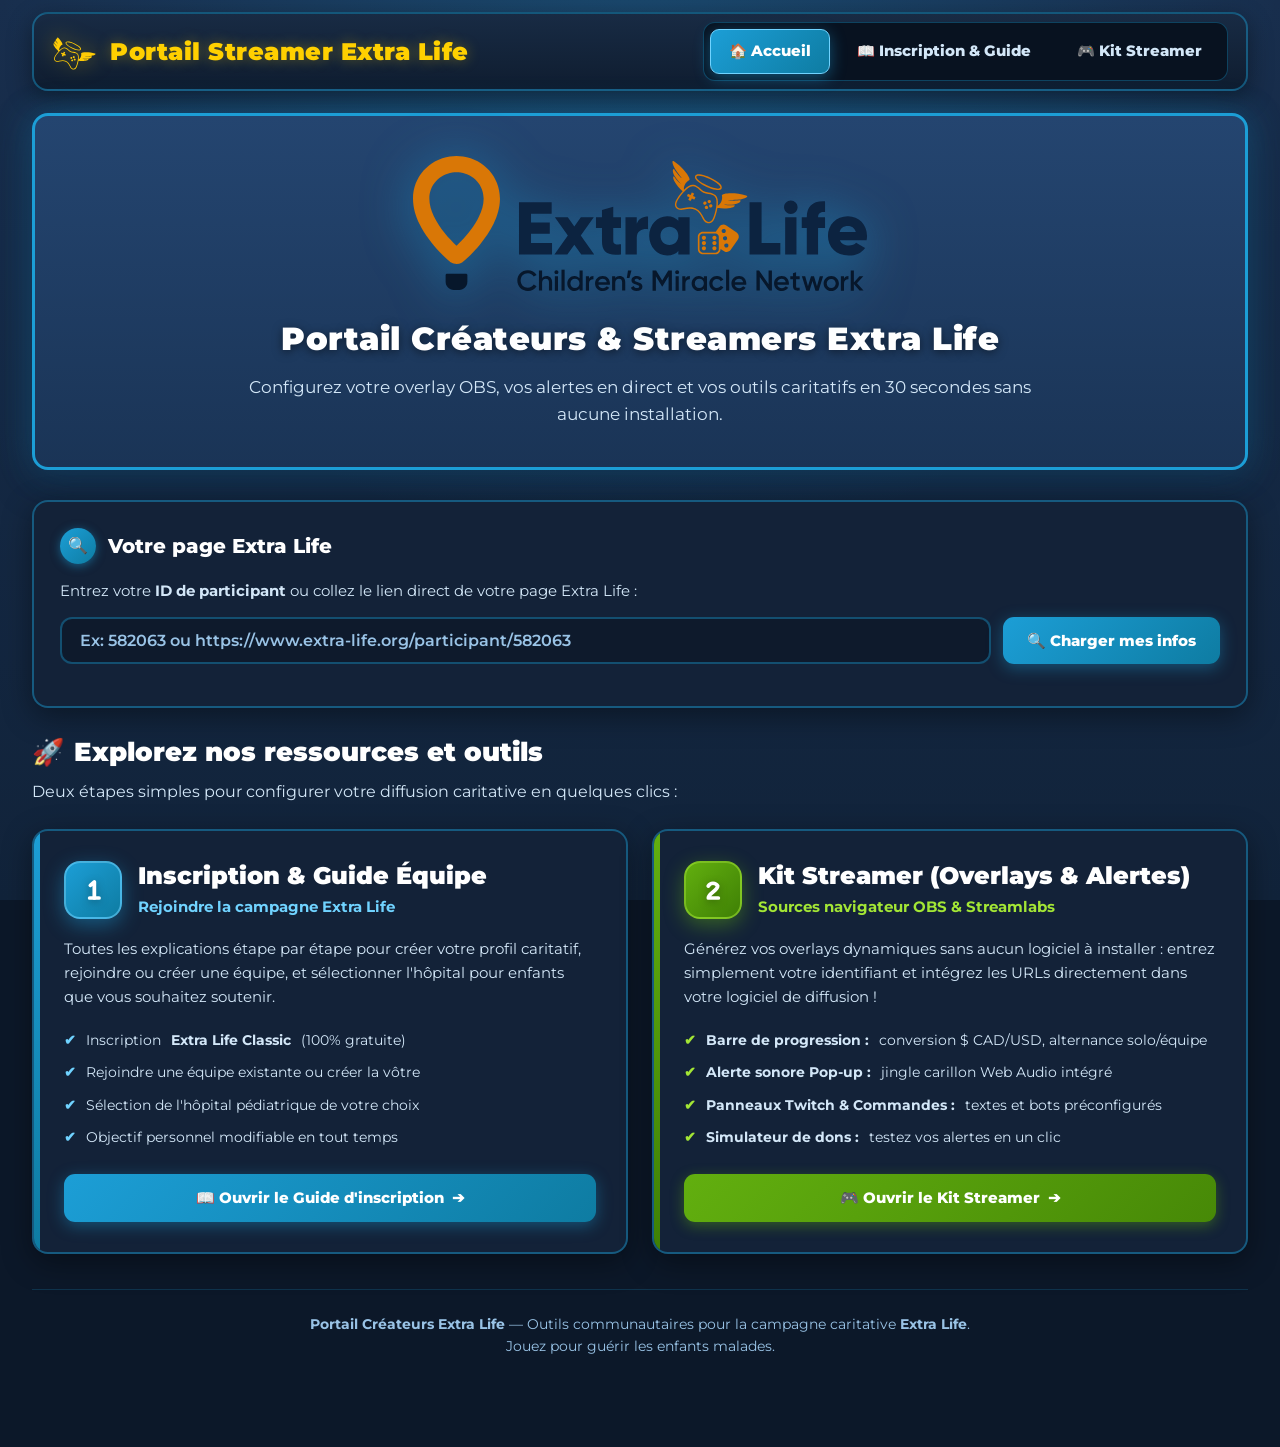
==== index.html @ f4687c76 "Ajouter icones vectorielles et augmenter taille etapes 1 et 2 sur accueil, et ajouter reglage increm" ====
<!DOCTYPE html>
<html lang="fr">
<head>
  <meta charset="UTF-8">
  <meta name="viewport" content="width=device-width, initial-scale=1.0">
  <title>Portail Streamer Extra Life — Overlays, Alertes & Guide d'inscription</title>
  <link rel="preconnect" href="https://fonts.googleapis.com">
  <link rel="preconnect" href="https://fonts.gstatic.com" crossorigin>
  <link href="https://fonts.googleapis.com/css2?family=Montserrat:wght@500;600;700;800;900&display=swap" rel="stylesheet">
  <style>
    :root {
      /* Couleurs officielles Extra Life & CMN */
      --el-navy-deep: #070E18;
      --el-navy-bg: #0C1829;
      --el-navy-card: #132238;
      --el-navy-card-border: rgba(28, 158, 214, 0.45);
      --el-navy-input: #0E1A2C;
      --el-bleu-cmn: #0E7CA2;
      --el-cyan: #1C9ED6;
      --el-cyan-light: #70D3FF;
      --el-cyan-glow: rgba(28, 158, 214, 0.45);
      --el-vert-manette: #62AF0F;
      --el-vert-hover: #52970B;
      --el-jaune-cmn: #FFCB05;
      --el-text-main: #FFFFFF;
      --el-text-sub: #D3E7F8;
      --el-text-dim: #99C3E6;

      --font-main: 'Montserrat', -apple-system, BlinkMacSystemFont, sans-serif;
      --radius: 16px;
    }

    * {
      box-sizing: border-box;
      margin: 0;
      padding: 0;
    }

    body {
      background: var(--el-navy-bg);
      color: var(--el-text-main);
      font-family: var(--font-main);
      line-height: 1.6;
      padding: 12px 24px 80px 24px;
      background-image: 
        radial-gradient(circle at 50% -10%, rgba(34, 178, 242, 0.22) 0%, transparent 55%),
        linear-gradient(180deg, #182E4D 0%, #11233A 100%);
      background-attachment: fixed;
    }

    .container {
      width: 100%;
      max-width: min(1600px, 95vw);
      margin: 0 auto;
    }

    /* Barre de navigation principale */
    .top-nav {
      display: flex;
      justify-content: space-between;
      align-items: center;
      background: linear-gradient(180deg, #182B44 0%, #0F1D30 100%);
      border: 2px solid var(--el-navy-card-border);
      padding: 8px 18px;
      border-radius: 16px;
      margin-top: 0;
      margin-bottom: 22px;
      gap: 16px;
      box-shadow: 0 8px 24px rgba(0, 0, 0, 0.4);
      flex-wrap: wrap;
    }

    .nav-brand {
      display: flex;
      align-items: center;
      gap: 14px;
      font-weight: 900;
      font-size: 24px;
      color: #FFD000;
      text-decoration: none;
      letter-spacing: 0.5px;
      margin: 0;
      padding: 0;
      line-height: 1;
      text-shadow: 0 0 14px rgba(255, 208, 0, 0.35);
    }

    .nav-brand img {
      height: 44px;
      width: 44px;
      object-fit: contain;
      border-radius: 50%;
      filter: drop-shadow(0 0 10px rgba(255, 208, 0, 0.5));
    }

    .nav-tabs {
      display: flex;
      gap: 8px;
      background: #081220;
      padding: 6px;
      border-radius: 12px;
      border: 1.5px solid rgba(28, 158, 214, 0.35);
      flex-wrap: wrap;
    }

    .nav-tab {
      font-size: 14.5px;
      font-weight: 800;
      color: var(--el-text-sub);
      text-decoration: none;
      padding: 10px 18px;
      border-radius: 9px;
      transition: all 0.2s ease;
      display: inline-flex;
      align-items: center;
      gap: 8px;
      border: 1.5px solid transparent;
    }

    .nav-tab:hover {
      color: #FFFFFF;
      background: rgba(28, 158, 214, 0.18);
    }

    .nav-tab.active {
      color: #FFFFFF;
      background: linear-gradient(135deg, var(--el-cyan) 0%, var(--el-bleu-cmn) 100%);
      border-color: var(--el-cyan-light);
      box-shadow: 0 4px 16px rgba(28, 158, 214, 0.45);
    }

    /* En-tête officiel Extra Life — Disposition identique à la page Kit Streamer */
    .header {
      background: linear-gradient(180deg, #244570 0%, #1A3456 100%);
      border-radius: var(--radius);
      border: 3px solid var(--el-cyan);
      padding: 40px 24px;
      text-align: center;
      margin-bottom: 30px;
      box-shadow: 0 12px 40px rgba(10, 25, 47, 0.4), 0 0 35px rgba(34, 178, 242, 0.3);
    }

    .header-logos {
      display: flex;
      flex-direction: column;
      align-items: center;
      justify-content: center;
      gap: 16px;
      margin-bottom: 22px;
    }

    .hero-logo-el {
      height: 135px;
      max-height: 150px;
      max-width: 90%;
      width: auto;
      display: block;
      filter: drop-shadow(0 6px 24px rgba(28, 158, 214, 0.65));
      transition: transform 0.3s ease;
    }

    .hero-logo-el:hover {
      transform: scale(1.02);
    }

    .header h1 {
      font-size: 32px;
      font-weight: 900;
      color: #FFFFFF;
      margin-bottom: 10px;
      letter-spacing: 0.5px;
      text-shadow: 0 2px 10px rgba(0, 0, 0, 0.5);
    }

    .header p {
      font-size: 16.5px;
      color: var(--el-text-sub);
      max-width: 820px;
      margin: 0 auto;
    }

    /* Cartes de sections */
    .step-card {
      background: var(--el-navy-card);
      border-radius: var(--radius);
      border: 2px solid var(--el-navy-card-border);
      padding: 26px;
      margin-bottom: 24px;
      box-shadow: 0 8px 30px rgba(0, 0, 0, 0.4);
      transition: all 0.3s ease;
    }

    .step-card:hover {
      border-color: var(--el-cyan);
      box-shadow: 0 10px 35px rgba(0, 0, 0, 0.6), 0 0 20px rgba(28, 158, 214, 0.2);
    }

    .step-title {
      display: flex;
      align-items: center;
      gap: 12px;
      font-size: 20px;
      font-weight: 800;
      color: #FFFFFF;
      margin-bottom: 16px;
    }

    .step-number {
      background: linear-gradient(135deg, var(--el-cyan) 0%, var(--el-bleu-cmn) 100%);
      color: #FFFFFF;
      width: 36px;
      height: 36px;
      border-radius: 50%;
      display: flex;
      align-items: center;
      justify-content: center;
      font-size: 16px;
      font-weight: 900;
      flex-shrink: 0;
      box-shadow: 0 2px 10px rgba(28, 158, 214, 0.5);
    }

    .card-accent-green .step-number {
      background: linear-gradient(135deg, var(--el-vert-manette) 0%, #468606 100%);
      box-shadow: 0 2px 10px rgba(98, 175, 15, 0.5);
    }

    .step-instruction {
      margin-bottom: 14px;
      font-size: 14.5px;
      color: var(--el-text-sub);
    }

    /* Formulaire & Recherche — Identique au Kit Streamer */
    .input-group {
      display: flex;
      gap: 12px;
      margin-bottom: 16px;
    }

    .input-field {
      flex: 1;
      font-family: inherit;
      font-size: 16px;
      font-weight: 600;
      padding: 12px 18px;
      border: 2px solid rgba(28, 158, 214, 0.4);
      border-radius: 12px;
      background: var(--el-navy-input);
      color: #FFFFFF;
      transition: all 0.2s ease;
    }

    .input-field:focus {
      outline: none;
      border-color: var(--el-cyan);
      box-shadow: 0 0 0 3px rgba(28, 158, 214, 0.3);
    }

    .input-field::placeholder {
      color: var(--el-text-dim);
    }

    /* Carte de profil détectée — Identique à la page Kit Streamer */
    .profile-card {
      display: none;
      background: var(--el-navy-input);
      border: 2px solid var(--el-cyan);
      border-radius: 14px;
      padding: 16px;
      margin-top: 16px;
      gap: 16px;
      align-items: center;
      box-shadow: 0 4px 20px rgba(0, 0, 0, 0.4);
    }

    .profile-avatar {
      width: 60px;
      height: 60px;
      border-radius: 50%;
      border: 3px solid var(--el-cyan);
      object-fit: cover;
      flex-shrink: 0;
    }

    .profile-info h3 {
      font-size: 18px;
      font-weight: 800;
      color: #FFFFFF;
      margin-bottom: 4px;
    }

    .profile-badges {
      display: flex;
      flex-wrap: wrap;
      gap: 8px;
      margin-top: 6px;
    }

    .badge {
      display: inline-block;
      font-size: 12.5px;
      font-weight: 700;
      padding: 4px 12px;
      border-radius: 20px;
      background: rgba(28, 158, 214, 0.15);
      color: var(--el-cyan-light);
      border: 1px solid rgba(28, 158, 214, 0.3);
    }

    .badge-gold {
      background: rgba(255, 208, 0, 0.22);
      color: #FFD000;
      border: 1.5px solid #FFD000;
      font-weight: 800;
      box-shadow: 0 0 12px rgba(255, 208, 0, 0.3);
    }

    .badge-red {
      background: rgba(241, 80, 41, 0.2);
      color: #FF7B5C;
      border: 1px solid rgba(241, 80, 41, 0.4);
    }

    /* Bandeau de mémorisation */
    .saved-notice-box {
      display: none;
      align-items: center;
      justify-content: space-between;
      font-size: 13.5px;
      color: #E0F2FE;
      background: rgba(28, 158, 214, 0.15);
      border: 1.5px solid var(--el-cyan);
      padding: 10px 16px;
      border-radius: 12px;
      margin-top: 14px;
      gap: 10px;
      flex-wrap: wrap;
    }

    /* Grille des 2 étapes */
    .portal-section-title {
      font-size: 26px;
      font-weight: 900;
      color: #FFFFFF;
      margin-top: 10px;
      margin-bottom: 6px;
      display: flex;
      align-items: center;
      gap: 10px;
    }

    .portal-section-subtitle {
      font-size: 15.5px;
      color: var(--el-text-sub);
      margin-bottom: 24px;
    }

    .cards-grid-two {
      display: grid;
      grid-template-columns: repeat(auto-fit, minmax(420px, 1fr));
      gap: 24px;
      margin-bottom: 35px;
    }

    .portal-card {
      background: var(--el-navy-card);
      border-radius: var(--radius);
      border: 2px solid var(--el-navy-card-border);
      padding: 30px;
      box-shadow: 0 8px 30px rgba(0, 0, 0, 0.4);
      transition: all 0.3s ease;
      display: flex;
      flex-direction: column;
      justify-content: space-between;
      position: relative;
      overflow: hidden;
    }

    .portal-card::before {
      content: "";
      position: absolute;
      top: 0;
      left: 0;
      width: 6px;
      height: 100%;
      background: linear-gradient(180deg, var(--el-cyan) 0%, var(--el-bleu-cmn) 100%);
    }

    .portal-card.card-accent-green::before {
      background: linear-gradient(180deg, var(--el-vert-manette) 0%, #3F8005 100%);
    }

    .portal-card:hover {
      border-color: var(--el-cyan);
      transform: translateY(-3px);
      box-shadow: 0 14px 40px rgba(0, 0, 0, 0.6), 0 0 25px rgba(28, 158, 214, 0.25);
    }

    .portal-card.card-accent-green:hover {
      border-color: var(--el-vert-manette);
      box-shadow: 0 14px 40px rgba(0, 0, 0, 0.6), 0 0 25px rgba(98, 175, 15, 0.25);
    }

    .card-top {
      display: flex;
      align-items: center;
      gap: 16px;
      margin-bottom: 18px;
    }

    .step-badge {
      width: 58px;
      height: 58px;
      border-radius: 16px;
      display: flex;
      align-items: center;
      justify-content: center;
      flex-shrink: 0;
      color: #FFFFFF;
      transition: transform 0.25s ease, box-shadow 0.25s ease;
    }

    .step-badge-blue {
      background: linear-gradient(135deg, var(--el-cyan) 0%, var(--el-bleu-cmn) 100%);
      box-shadow: 0 6px 20px rgba(28, 158, 214, 0.45);
      border: 2px solid rgba(112, 211, 255, 0.55);
    }

    .step-badge-green {
      background: linear-gradient(135deg, var(--el-vert-manette) 0%, #3F8005 100%);
      box-shadow: 0 6px 20px rgba(98, 175, 15, 0.45);
      border: 2px solid rgba(163, 230, 53, 0.55);
    }

    .portal-card:hover .step-badge {
      transform: scale(1.08) rotate(-2deg);
    }

    .step-icon-svg {
      display: block;
      filter: drop-shadow(0 2px 4px rgba(0, 0, 0, 0.3));
    }

    .card-title-group h2 {
      font-size: 24px;
      font-weight: 900;
      color: #FFFFFF;
      margin-bottom: 4px;
      line-height: 1.25;
    }

    .card-title-group .card-tagline {
      font-size: 15px;
      color: var(--el-cyan-light);
      font-weight: 700;
    }

    .card-accent-green .card-tagline {
      color: #A3E635;
    }

    .card-description {
      font-size: 15px;
      color: var(--el-text-sub);
      margin-bottom: 20px;
      line-height: 1.6;
    }

    .card-checklist {
      list-style: none;
      display: flex;
      flex-direction: column;
      gap: 10px;
      margin-bottom: 26px;
    }

    .card-checklist li {
      font-size: 14px;
      color: var(--el-text-sub);
      display: flex;
      align-items: flex-start;
      gap: 10px;
    }

    .card-checklist li span.icon {
      color: var(--el-cyan-light);
      font-weight: bold;
    }

    .card-accent-green .card-checklist li span.icon {
      color: #A3E635;
    }

    /* Boutons et actions */
    .btn {
      font-family: inherit;
      font-size: 15px;
      font-weight: 800;
      padding: 12px 24px;
      border-radius: 11px;
      border: none;
      cursor: pointer;
      display: inline-flex;
      align-items: center;
      justify-content: center;
      gap: 8px;
      transition: all 0.2s ease;
      text-decoration: none;
      white-space: nowrap;
    }

    .btn-sm {
      padding: 6px 14px;
      font-size: 13px;
      border-radius: 8px;
    }

    .btn-primary {
      background: linear-gradient(135deg, var(--el-cyan) 0%, var(--el-bleu-cmn) 100%);
      color: #FFFFFF;
      box-shadow: 0 4px 16px rgba(28, 158, 214, 0.4);
    }

    .btn-primary:hover {
      background: linear-gradient(135deg, var(--el-cyan-light) 0%, var(--el-cyan) 100%);
      transform: translateY(-2px);
      box-shadow: 0 6px 22px rgba(28, 158, 214, 0.6);
    }

    .btn-secondary {
      background: linear-gradient(135deg, var(--el-vert-manette) 0%, #478907 100%);
      color: #FFFFFF;
      box-shadow: 0 4px 14px rgba(98, 175, 15, 0.4);
    }

    .btn-secondary:hover {
      background: linear-gradient(135deg, #74C816 0%, var(--el-vert-manette) 100%);
      transform: translateY(-2px);
      box-shadow: 0 6px 20px rgba(98, 175, 15, 0.6);
    }

    .btn-outline {
      background: rgba(28, 158, 214, 0.1);
      border: 1.5px solid var(--el-cyan);
      color: var(--el-cyan-light);
    }

    .btn-outline:hover {
      background: rgba(28, 158, 214, 0.25);
      color: #FFFFFF;
      transform: translateY(-2px);
    }

    .footer {
      text-align: center;
      padding: 24px 0 10px 0;
      color: var(--el-text-dim);
      font-size: 13.5px;
      border-top: 1px solid rgba(28, 158, 214, 0.2);
    }

    @media (max-width: 768px) {
      .header h1 { font-size: 24px; }
      .header { padding: 26px 16px; }
      .hero-logo-el { height: 95px; }
      .top-nav { flex-direction: column; align-items: stretch; gap: 12px; }
      .nav-brand { font-size: 20px; justify-content: center; }
      .nav-brand img { height: 36px; }
      .nav-tabs { justify-content: center; width: 100%; }
      .input-group { flex-direction: column; }
      .cards-grid-two { grid-template-columns: 1fr; }
      .btn { width: 100%; }
    }
  </style>
</head>
<body>

  <div class="container">

    <!-- Barre de navigation principale -->
    <nav class="top-nav">
      <a href="index.html" class="nav-brand">
        <img id="top-nav-logo" src="assets/logo-extra-life-icon.svg" alt="Extra Life">
        <span id="top-nav-brand-text">Portail Streamer Extra Life</span>
      </a>
      <div class="nav-tabs">
        <a href="index.html" class="nav-tab active">
          <span>🏠 Accueil</span>
        </a>
        <a href="guide.html" class="nav-tab">
          <span>📖 Inscription & Guide</span>
        </a>
        <a href="kit-streamer.html" class="nav-tab">
          <span>🎮 Kit Streamer</span>
        </a>
      </div>
    </nav>

    <!-- En-tête Hero Extra Life — Disposition identique à la page Kit Streamer -->
    <header class="header">
      <div class="header-logos">
        <img class="hero-logo-el" src="assets/logo-extra-life-white.svg" alt="Extra Life">
      </div>
      <h1 id="page-hero-title">Portail Créateurs & Streamers Extra Life</h1>
      <p id="page-hero-desc">
        Configurez votre overlay OBS, vos alertes en direct et vos outils caritatifs en 30 secondes sans aucune installation.
      </p>
    </header>

    <!-- Section Recherche / Connexion Profil — Même disposition que Kit Streamer -->
    <section class="step-card">
      <div class="step-title">
        <span class="step-number">🔍</span>
        <span>Votre page Extra Life</span>
      </div>
      <p class="step-instruction">
        Entrez votre <strong>ID de participant</strong> ou collez le lien direct de votre page Extra Life :
      </p>

      <div class="input-group">
        <input 
          type="text" 
          id="input-participant" 
          class="input-field" 
          placeholder="Ex: 582063 ou https://www.extra-life.org/participant/582063"
        >
        <button id="btn-detect" class="btn btn-primary">🔍 Charger mes infos</button>
      </div>

      <!-- Carte d'informations auto-détectées — Affichage identique à Kit Streamer -->
      <div id="profile-card" class="profile-card">
        <img id="profile-avatar" class="profile-avatar" src="https://via.placeholder.com/60" alt="Avatar">
        <div class="profile-info">
          <h3 id="profile-name">Streamer</h3>
          <div class="profile-badges">
            <span id="badge-total" class="badge badge-gold">Total : -- $ USD</span>
            <span id="badge-goal" class="badge">Objectif : -- $ USD</span>
            <span id="badge-team" class="badge badge-red">Solo</span>
            <span id="badge-milestones" class="badge">0 jalon</span>
          </div>
        </div>
      </div>

      <!-- Bandeau de confirmation de mémorisation -->
      <div id="saved-notice" class="saved-notice-box">
        <span style="display: flex; align-items: center; gap: 8px;">
          💾 <strong>Profil mémorisé sur ce navigateur</strong> (synchronisé avec votre Kit Streamer)
        </span>
        <button id="btn-forget" type="button" style="background: transparent; border: 1px solid rgba(28, 158, 214, 0.5); color: #5BC3F0; cursor: pointer; font-size: 12px; font-weight: 700; padding: 5px 12px; border-radius: 8px; transition: all 0.2s ease;">
          🗑️ Oublier / Réinitialiser
        </button>
      </div>
    </section>

    <!-- Section Principale : Uniquement les 2 sections demandées -->
    <main>
      <div class="portal-section-title">
        <span>🚀</span> Explorez nos ressources et outils
      </div>
      <p class="portal-section-subtitle">
        Deux étapes simples pour configurer votre diffusion caritative en quelques clics :
      </p>

      <div class="cards-grid-two">

        <!-- Section 1 : Inscription & Guide Équipe -->
        <article class="portal-card">
          <div>
            <div class="card-top">
              <div class="step-badge step-badge-blue" aria-label="Étape 1">
                <svg class="step-icon-svg" viewBox="0 0 24 24" width="32" height="32" fill="none" stroke="currentColor" stroke-width="2.8" stroke-linecap="round" stroke-linejoin="round">
                  <path d="M10 8.5L13 6V18" />
                  <path d="M9.5 18H16.5" />
                </svg>
              </div>
              <div class="card-title-group">
                <h2>Inscription & Guide Équipe</h2>
                <div class="card-tagline">Rejoindre la campagne Extra Life</div>
              </div>
            </div>

            <p class="card-description">
              Toutes les explications étape par étape pour créer votre profil caritatif, rejoindre ou créer une équipe, et sélectionner l'hôpital pour enfants que vous souhaitez soutenir.
            </p>

            <ul class="card-checklist">
              <li><span class="icon">✔</span> Inscription <strong>Extra Life Classic</strong> (100% gratuite)</li>
              <li><span class="icon">✔</span> Rejoindre une équipe existante ou créer la vôtre</li>
              <li><span class="icon">✔</span> Sélection de l'hôpital pédiatrique de votre choix</li>
              <li><span class="icon">✔</span> Objectif personnel modifiable en tout temps</li>
            </ul>
          </div>

          <a href="guide.html" class="btn btn-primary">
            <span>📖 Ouvrir le Guide d'inscription</span>
            <span>➔</span>
          </a>
        </article>

        <!-- Section 2 : Kit Streamer (Overlays & Alertes) -->
        <article class="portal-card card-accent-green">
          <div>
            <div class="card-top">
              <div class="step-badge step-badge-green" aria-label="Étape 2">
                <svg class="step-icon-svg" viewBox="0 0 24 24" width="32" height="32" fill="none" stroke="currentColor" stroke-width="2.8" stroke-linecap="round" stroke-linejoin="round">
                  <path d="M8.5 9A4 4 0 0 1 15.5 9C15.5 12.5 8.5 14.5 8.5 18H16" />
                </svg>
              </div>
              <div class="card-title-group">
                <h2>Kit Streamer (Overlays & Alertes)</h2>
                <div class="card-tagline">Sources navigateur OBS & Streamlabs</div>
              </div>
            </div>

            <p class="card-description">
              Générez vos overlays dynamiques sans aucun logiciel à installer : entrez simplement votre identifiant et intégrez les URLs directement dans votre logiciel de diffusion !
            </p>

            <ul class="card-checklist">
              <li><span class="icon">✔</span> <strong>Barre de progression :</strong> conversion $ CAD/USD, alternance solo/équipe</li>
              <li><span class="icon">✔</span> <strong>Alerte sonore Pop-up :</strong> jingle carillon Web Audio intégré</li>
              <li><span class="icon">✔</span> <strong>Panneaux Twitch & Commandes :</strong> textes et bots préconfigurés</li>
              <li><span class="icon">✔</span> <strong>Simulateur de dons :</strong> testez vos alertes en un clic</li>
            </ul>
          </div>

          <a href="kit-streamer.html" class="btn btn-secondary">
            <span>🎮 Ouvrir le Kit Streamer</span>
            <span>➔</span>
          </a>
        </article>

      </div>
    </main>

    <!-- Pied de page -->
    <footer class="footer">
      <p>
        <strong>Portail Créateurs Extra Life</strong> — Outils communautaires pour la campagne caritative <strong>Extra Life</strong>.<br>
        Jouez pour guérir les enfants malades.
      </p>
    </footer>

  </div>

  <!-- Script interactif : Détection et rendu profil identique à la page Kit Streamer -->
  <script>
    (function() {
      'use strict';

      let detectedParticipant = null;

      const elements = {
        topNavLogo: document.getElementById('top-nav-logo'),
        topNavBrandText: document.getElementById('top-nav-brand-text'),
        pageHeroTitle: document.getElementById('page-hero-title'),
        inputParticipant: document.getElementById('input-participant'),
        btnDetect: document.getElementById('btn-detect'),
        profileCard: document.getElementById('profile-card'),
        profileAvatar: document.getElementById('profile-avatar'),
        profileName: document.getElementById('profile-name'),
        badgeTotal: document.getElementById('badge-total'),
        badgeGoal: document.getElementById('badge-goal'),
        badgeTeam: document.getElementById('badge-team'),
        badgeMilestones: document.getElementById('badge-milestones'),
        savedNotice: document.getElementById('saved-notice'),
        btnForget: document.getElementById('btn-forget'),
        btnOpenMyKit: document.getElementById('btn-open-my-kit')
      };

      // Requête JSONP résiliente
      function fetchJSONP(url) {
        return new Promise((resolve, reject) => {
          const cbName = 'home_cb_' + Math.random().toString(36).substring(2, 9);
          const script = document.createElement('script');
          const sep = url.includes('?') ? '&' : '?';
          script.src = `${url}${sep}callback=${cbName}`;
          const timer = setTimeout(() => {
            cleanup();
            reject(new Error('Timeout JSONP'));
          }, 8000);
          function cleanup() {
            clearTimeout(timer);
            delete window[cbName];
            if (script.parentNode) script.remove();
          }
          window[cbName] = (data) => { cleanup(); resolve(data); };
          script.onerror = () => { cleanup(); reject(new Error('Erreur JSONP')); };
          document.head.appendChild(script);
        });
      }

      async function fetchWithFallback(url) {
        try {
          const res = await fetch(url);
          if (res.ok) return await res.json();
          throw new Error('Fetch failed');
        } catch {
          return await fetchJSONP(url);
        }
      }

      function extractId(input) {
        if (!input) return null;
        const str = input.trim();
        const match = str.match(/participant\/(\d+)/i) || 
                      str.match(/participantID=(\d+)/i) || 
                      str.match(/^(\d+)$/);
        return match ? match[1] : str;
      }

      async function detectStreamerInfo(idOrSlug) {
        if (!idOrSlug) return;
        elements.btnDetect.disabled = true;
        elements.btnDetect.textContent = '⏳ Recherche...';

        try {
          const data = await fetchWithFallback(`https://dd.extra-life.org/api/participants/${idOrSlug}`);
          if (data && typeof data.fundraisingGoal !== 'undefined') {
            const numericId = String(data.participantID || idOrSlug);
            detectedParticipant = {
              participantID: numericId,
              displayName: data.displayName || 'Streamer',
              sumDonations: data.sumDonations || 0,
              fundraisingGoal: data.fundraisingGoal || 1000,
              avatarImageURL: data.avatarImageURL || '',
              teamID: data.teamID || null,
              teamName: data.teamName || null,
              numMilestones: data.numMilestones || 0
            };

            // Charger l'avatar d'équipe si présent
            if (data.teamID) {
              try {
                const teamData = await fetchWithFallback(`https://dd.extra-life.org/api/teams/${data.teamID}`);
                if (teamData && teamData.avatarImageURL) {
                  detectedParticipant.teamAvatar = teamData.avatarImageURL;
                }
                if (teamData && teamData.name) {
                  detectedParticipant.teamName = teamData.name;
                }
              } catch (e) {}
            }

            renderProfile();
            saveStreamerMemory();
          } else {
            alert('Participant introuvable sur Extra Life (vérifiez le lien ou l’ID).');
          }
        } catch (err) {
          console.warn('Erreur chargement participant:', err);
          alert('Impossible de contacter l’API Extra Life pour le moment.');
        } finally {
          elements.btnDetect.disabled = false;
          elements.btnDetect.textContent = '🔍 Charger mes infos';
        }
      }

      // Rendu de la carte de profil identique à Kit Streamer
      function renderProfile() {
        if (!detectedParticipant) {
          elements.profileCard.style.display = 'none';
          if (elements.savedNotice) elements.savedNotice.style.display = 'none';
          elements.pageHeroTitle.textContent = "Portail Créateurs & Streamers Extra Life";
          if (elements.topNavBrandText) elements.topNavBrandText.textContent = "Portail Streamer Extra Life";
          if (elements.topNavLogo) elements.topNavLogo.src = "assets/logo-extra-life-icon.svg";
          return;
        }

        elements.profileCard.style.display = 'flex';
        if (elements.savedNotice) elements.savedNotice.style.display = 'flex';

        elements.profileName.textContent = detectedParticipant.displayName;
        elements.profileAvatar.src = detectedParticipant.avatarImageURL || 'https://via.placeholder.com/60/0C1829/1C9ED6?text=EL';
        elements.badgeTotal.textContent = `Total : ${detectedParticipant.sumDonations.toFixed(2)} $ USD`;
        elements.badgeGoal.textContent = `Objectif : ${detectedParticipant.fundraisingGoal.toFixed(0)} $ USD`;

        if (detectedParticipant.teamID && detectedParticipant.teamName) {
          elements.badgeTeam.textContent = `Équipe : ${detectedParticipant.teamName}`;
          elements.badgeTeam.className = 'badge badge-gold';
          if (elements.topNavBrandText) {
            elements.topNavBrandText.textContent = detectedParticipant.teamName;
          }
          if (elements.topNavLogo) {
            const teamLogo = detectedParticipant.teamAvatar || 
              (detectedParticipant.teamName.toLowerCase().includes('soleil') ? 'assets/logo-allies-du-soleil.png' : 'assets/logo-extra-life-icon.svg');
            elements.topNavLogo.src = teamLogo;
          }
        } else {
          elements.badgeTeam.textContent = 'Participant Solo';
          elements.badgeTeam.className = 'badge';
          if (elements.topNavBrandText) elements.topNavBrandText.textContent = "Portail Streamer Extra Life";
          if (elements.topNavLogo) elements.topNavLogo.src = "assets/logo-extra-life-icon.svg";
        }

        elements.badgeMilestones.textContent = `${detectedParticipant.numMilestones} défi(s) / jalons`;
        if (elements.btnOpenMyKit) {
          elements.btnOpenMyKit.href = `kit-streamer.html?participantID=${detectedParticipant.participantID}`;
        }
      }

      function saveStreamerMemory() {
        try {
          const val = elements.inputParticipant.value.trim();
          if (val) {
            localStorage.setItem('oes_streamer_input', val);
          }
          if (detectedParticipant) {
            localStorage.setItem('oes_streamer_profile', JSON.stringify(detectedParticipant));
          }
        } catch (e) {}
      }

      function forgetStreamerMemory() {
        try {
          localStorage.removeItem('oes_streamer_input');
          localStorage.removeItem('oes_streamer_profile');
        } catch (e) {}
        detectedParticipant = null;
        elements.inputParticipant.value = '';
        renderProfile();
      }

      function restoreSavedStreamer() {
        try {
          const cachedProfile = localStorage.getItem('oes_streamer_profile');
          if (cachedProfile) {
            try {
              detectedParticipant = JSON.parse(cachedProfile);
              renderProfile();
            } catch (e) {}
          }
          const savedInput = localStorage.getItem('oes_streamer_input');
          if (savedInput) {
            elements.inputParticipant.value = savedInput;
            const rawId = extractId(savedInput);
            if (rawId) {
              detectStreamerInfo(rawId);
              return true;
            }
          }
        } catch (e) {}
        return false;
      }

      // Événements
      elements.btnDetect.addEventListener('click', () => {
        const rawId = extractId(elements.inputParticipant.value);
        if (rawId) {
          detectStreamerInfo(rawId);
        } else {
          alert('Veuillez entrer un ID de participant ou lien Extra Life.');
        }
      });

      elements.inputParticipant.addEventListener('keydown', (e) => {
        if (e.key === 'Enter') {
          e.preventDefault();
          elements.btnDetect.click();
        }
      });

      elements.btnForget.addEventListener('click', () => {
        forgetStreamerMemory();
      });

      // Restauration automatique si profil déjà saisi
      restoreSavedStreamer();

    })();
  </script>

</body>
</html>
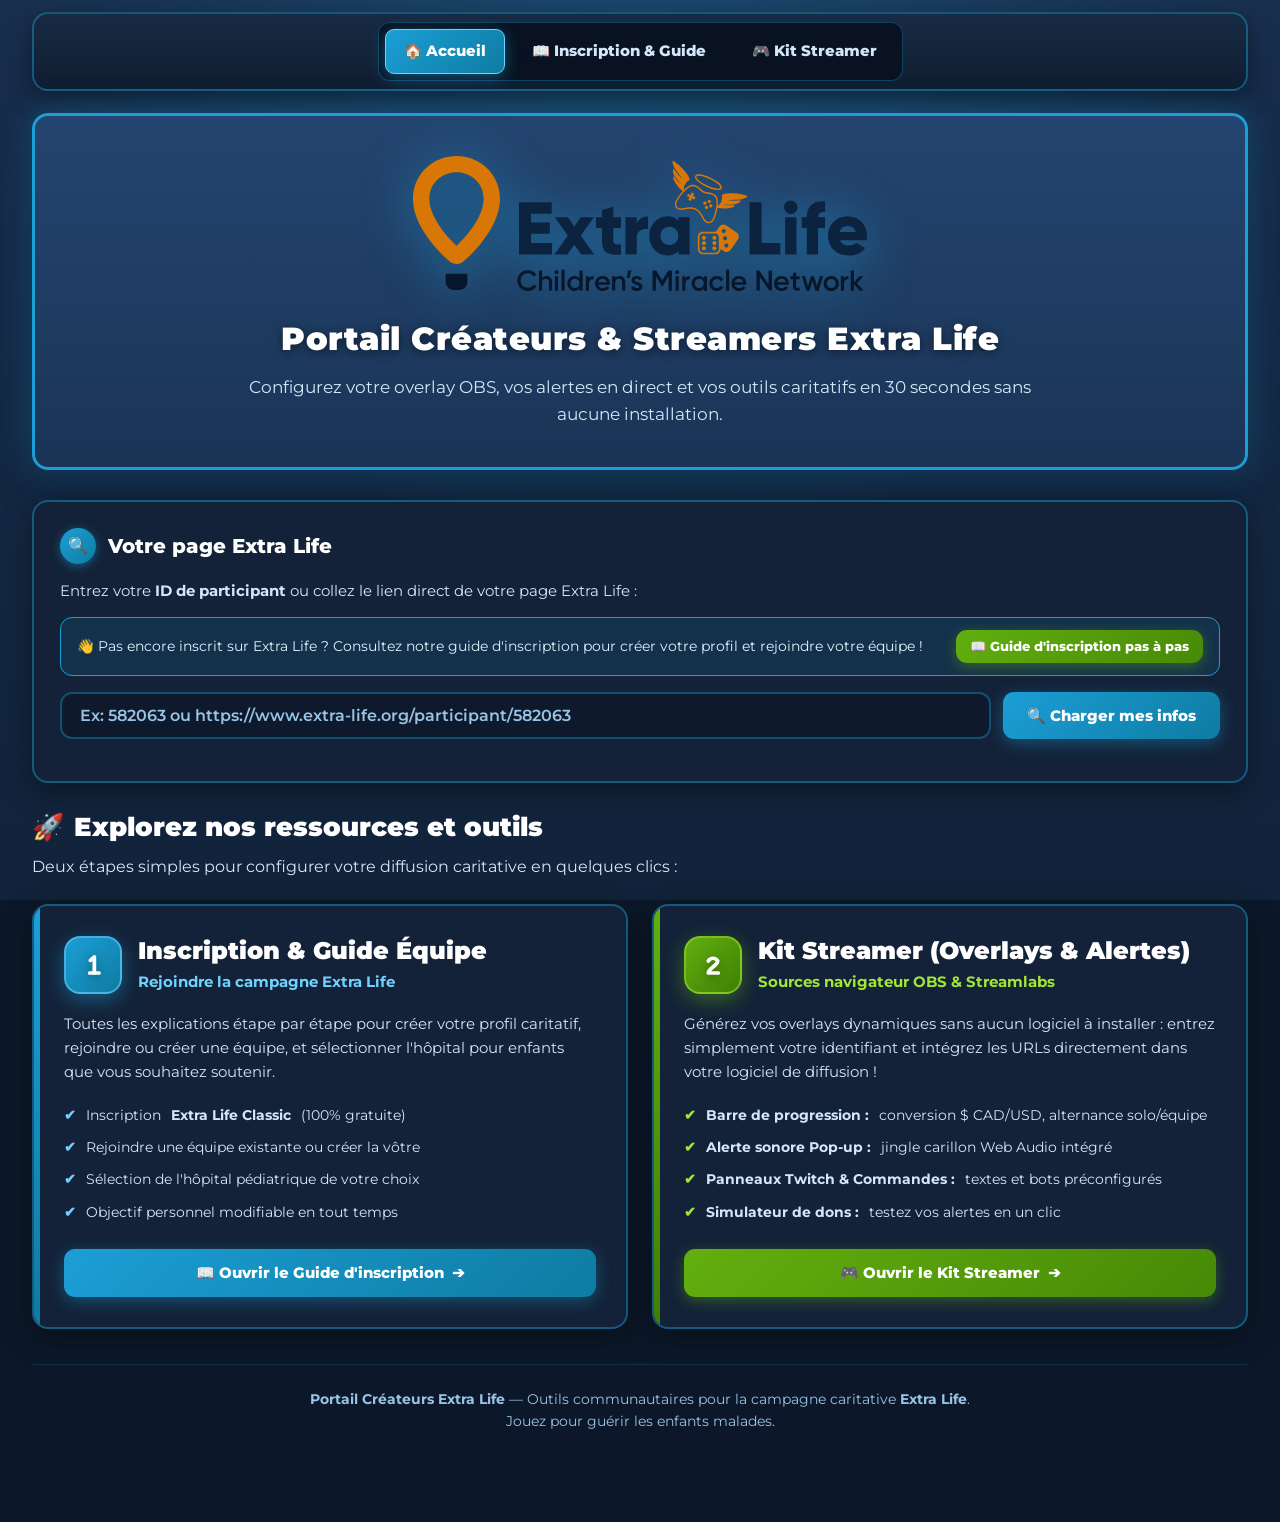
==== commit b972b6be: "Ajout banniere guide dans section Votre page Extra Life et lien marque equipe avec fallback campagne" ====
--- a/index.html
+++ b/index.html
@@ -70,8 +70,12 @@
       flex-wrap: wrap;
     }
 
+    .top-nav:not(:has(.nav-brand:not([style*="display: none"]))) {
+      justify-content: center;
+    }
+
     .nav-brand {
-      display: flex;
+      display: inline-flex;
       align-items: center;
       gap: 14px;
       font-weight: 900;
@@ -83,6 +87,14 @@
       padding: 0;
       line-height: 1;
       text-shadow: 0 0 14px rgba(255, 208, 0, 0.35);
+      transition: transform 0.2s ease, opacity 0.2s ease;
+    }
+
+    .nav-brand:hover {
+      transform: translateY(-1px);
+      opacity: 0.92;
+      text-decoration: underline;
+      text-decoration-color: rgba(255, 208, 0, 0.5);
     }
 
     .nav-brand img {
@@ -264,48 +276,65 @@
     /* Carte de profil détectée — Identique à la page Kit Streamer */
     .profile-card {
       display: none;
+      flex-direction: column;
+      gap: 16px;
       background: var(--el-navy-input);
       border: 2px solid var(--el-cyan);
-      border-radius: 14px;
-      padding: 16px;
+      border-radius: 16px;
+      padding: 18px 20px;
       margin-top: 16px;
+      box-shadow: 0 6px 24px rgba(0, 0, 0, 0.45);
+    }
+
+    .profile-card-header {
+      display: flex;
+      align-items: center;
       gap: 16px;
-      align-items: center;
-      box-shadow: 0 4px 20px rgba(0, 0, 0, 0.4);
+      width: 100%;
     }
 
     .profile-avatar {
-      width: 60px;
-      height: 60px;
+      width: 62px;
+      height: 62px;
       border-radius: 50%;
       border: 3px solid var(--el-cyan);
       object-fit: cover;
       flex-shrink: 0;
-    }
-
-    .profile-info h3 {
-      font-size: 18px;
+      box-shadow: 0 0 14px rgba(28, 158, 214, 0.45);
+    }
+
+    .profile-meta {
+      display: flex;
+      flex-direction: column;
+      gap: 4px;
+      flex: 1;
+      min-width: 0;
+    }
+
+    .profile-meta h3 {
+      font-size: 20px;
       font-weight: 800;
       color: #FFFFFF;
-      margin-bottom: 4px;
+      margin: 0;
+      line-height: 1.2;
     }
 
     .profile-badges {
       display: flex;
       flex-wrap: wrap;
       gap: 8px;
-      margin-top: 6px;
+      margin-top: 4px;
     }
 
     .badge {
       display: inline-block;
-      font-size: 12.5px;
+      font-size: 12px;
       font-weight: 700;
-      padding: 4px 12px;
+      padding: 3px 10px;
       border-radius: 20px;
       background: rgba(28, 158, 214, 0.15);
       color: var(--el-cyan-light);
-      border: 1px solid rgba(28, 158, 214, 0.3);
+      border: 1px solid rgba(28, 158, 214, 0.35);
     }
 
     .badge-gold {
@@ -320,6 +349,107 @@
       background: rgba(241, 80, 41, 0.2);
       color: #FF7B5C;
       border: 1px solid rgba(241, 80, 41, 0.4);
+    }
+
+    /* Barre d'objectif intégrée dans la carte de profil (Marque Overlay OBS) */
+    .profile-progress-box {
+      width: 100%;
+      background: #0A1424;
+      padding: 14px 18px;
+      border-radius: 12px;
+      border: 1.5px solid rgba(28, 158, 214, 0.35);
+      display: flex;
+      flex-direction: column;
+      gap: 6px;
+      box-shadow: inset 0 2px 8px rgba(0, 0, 0, 0.4);
+    }
+
+    .profile-progress-labels {
+      display: flex;
+      justify-content: space-between;
+      align-items: flex-end;
+      width: 100%;
+      gap: 12px;
+    }
+
+    .profile-progress-raised, .profile-progress-goal {
+      display: flex;
+      flex-direction: column;
+    }
+
+    .profile-progress-goal {
+      align-items: flex-end;
+      text-align: right;
+    }
+
+    .profile-progress-box .label-heading {
+      font-size: 11px;
+      text-transform: uppercase;
+      letter-spacing: 0.6px;
+      color: var(--el-cyan-light);
+      font-weight: 800;
+      margin-bottom: 2px;
+    }
+
+    .profile-progress-box .amount-highlight {
+      font-size: 22px;
+      font-weight: 900;
+      color: #FFD000;
+      text-shadow: 0 0 10px rgba(255, 208, 0, 0.35);
+      line-height: 1.2;
+      font-family: var(--font-main);
+    }
+
+    .profile-progress-box .amount-sub {
+      font-size: 19px;
+      font-weight: 800;
+      color: #FFFFFF;
+      line-height: 1.2;
+      font-family: var(--font-main);
+    }
+
+    .profile-progress-box .progress-track {
+      width: 100%;
+      height: 26px;
+      background: #070E18;
+      border: 2px solid rgba(28, 158, 214, 0.55);
+      border-radius: 13px;
+      position: relative;
+      overflow: visible;
+      box-shadow: inset 0 2px 6px rgba(0, 0, 0, 0.6);
+      margin-top: 4px;
+    }
+
+    .profile-progress-box .progress-fill {
+      height: 100%;
+      background: linear-gradient(90deg, #0E7CA2 0%, #1C9ED6 60%, #62AF0F 100%);
+      border-radius: 10px;
+      position: relative;
+      box-shadow: 0 0 12px rgba(28, 158, 214, 0.7);
+      transition: width 0.8s cubic-bezier(0.22, 1, 0.36, 1);
+      width: 0%;
+    }
+
+    .profile-progress-box .progress-percent-pin {
+      position: absolute;
+      top: 50%;
+      left: clamp(24px, var(--progress-pct, 0%), calc(100% - 24px));
+      transform: translate(-50%, -50%);
+      z-index: 5;
+      pointer-events: none;
+      transition: left 0.8s cubic-bezier(0.22, 1, 0.36, 1);
+    }
+
+    .profile-progress-box .progress-percent-badge {
+      background: #070E18;
+      color: #70D3FF;
+      border: 2px solid #1C9ED6;
+      border-radius: 10px;
+      padding: 2px 8px;
+      font-size: 12px;
+      font-weight: 900;
+      box-shadow: 0 2px 8px rgba(0, 0, 0, 0.7), 0 0 8px rgba(28, 158, 214, 0.6);
+      white-space: nowrap;
     }
 
     /* Bandeau de mémorisation */
@@ -580,9 +710,9 @@
 
     <!-- Barre de navigation principale -->
     <nav class="top-nav">
-      <a href="index.html" class="nav-brand">
+      <a href="#" id="top-nav-brand-link" class="nav-brand" target="_blank" rel="noopener noreferrer" style="display: none;">
         <img id="top-nav-logo" src="assets/logo-extra-life-icon.svg" alt="Extra Life">
-        <span id="top-nav-brand-text">Portail Streamer Extra Life</span>
+        <span id="top-nav-brand-text"></span>
       </a>
       <div class="nav-tabs">
         <a href="index.html" class="nav-tab active">
@@ -618,6 +748,16 @@
         Entrez votre <strong>ID de participant</strong> ou collez le lien direct de votre page Extra Life :
       </p>
 
+      <!-- Bannière d'invitation pour nouveaux participants -->
+      <div style="background: rgba(28, 158, 214, 0.12); border: 1.5px solid var(--el-cyan); border-radius: 12px; padding: 12px 16px; margin-bottom: 16px; display: flex; align-items: center; justify-content: space-between; gap: 12px; flex-wrap: wrap;">
+        <span style="font-size: 13.5px; color: #E0F2FE;">
+          👋 Pas encore inscrit sur Extra Life ? Consultez notre guide d'inscription pour créer votre profil et rejoindre votre équipe !
+        </span>
+        <a href="guide.html" class="btn btn-secondary" style="font-size: 13px; padding: 6px 14px; text-decoration: none; white-space: nowrap;">
+          📖 Guide d'inscription pas à pas
+        </a>
+      </div>
+
       <div class="input-group">
         <input 
           type="text" 
@@ -628,16 +768,36 @@
         <button id="btn-detect" class="btn btn-primary">🔍 Charger mes infos</button>
       </div>
 
-      <!-- Carte d'informations auto-détectées — Affichage identique à Kit Streamer -->
+      <!-- Carte d'informations auto-détectées — Barre d'objectif style Overlay OBS -->
       <div id="profile-card" class="profile-card">
-        <img id="profile-avatar" class="profile-avatar" src="https://via.placeholder.com/60" alt="Avatar">
-        <div class="profile-info">
-          <h3 id="profile-name">Streamer</h3>
-          <div class="profile-badges">
-            <span id="badge-total" class="badge badge-gold">Total : -- $ USD</span>
-            <span id="badge-goal" class="badge">Objectif : -- $ USD</span>
-            <span id="badge-team" class="badge badge-red">Solo</span>
-            <span id="badge-milestones" class="badge">0 jalon</span>
+        <div class="profile-card-header">
+          <img id="profile-avatar" class="profile-avatar" src="https://via.placeholder.com/60" alt="Avatar">
+          <div class="profile-meta">
+            <h3 id="profile-name">Streamer</h3>
+            <div class="profile-badges">
+              <span id="badge-team" class="badge badge-gold">Solo</span>
+              <span id="badge-milestones" class="badge">0 jalon</span>
+            </div>
+          </div>
+        </div>
+
+        <!-- Barre d'objectif de la campagne (Style officiel Overlay OBS) -->
+        <div class="profile-progress-box">
+          <div class="profile-progress-labels">
+            <div class="profile-progress-raised">
+              <span class="label-heading">Total amassé</span>
+              <span id="profile-raised-amount" class="amount-highlight">0.00 $ USD</span>
+            </div>
+            <div class="profile-progress-goal">
+              <span class="label-heading">Objectif</span>
+              <span id="profile-goal-amount" class="amount-sub">1 000 $ USD</span>
+            </div>
+          </div>
+          <div class="progress-track" role="progressbar" aria-valuenow="0" aria-valuemin="0" aria-valuemax="100">
+            <div id="profile-bar-fill" class="progress-fill" style="width: 0%;"></div>
+            <div id="profile-percent-pin" class="progress-percent-pin" style="--progress-pct: 0%;">
+              <span id="profile-percent" class="progress-percent-badge">0%</span>
+            </div>
           </div>
         </div>
       </div>
@@ -752,6 +912,7 @@
       let detectedParticipant = null;
 
       const elements = {
+        topNavBrandLink: document.getElementById('top-nav-brand-link'),
         topNavLogo: document.getElementById('top-nav-logo'),
         topNavBrandText: document.getElementById('top-nav-brand-text'),
         pageHeroTitle: document.getElementById('page-hero-title'),
@@ -760,6 +921,11 @@
         profileCard: document.getElementById('profile-card'),
         profileAvatar: document.getElementById('profile-avatar'),
         profileName: document.getElementById('profile-name'),
+        profileRaisedAmount: document.getElementById('profile-raised-amount'),
+        profileGoalAmount: document.getElementById('profile-goal-amount'),
+        profileBarFill: document.getElementById('profile-bar-fill'),
+        profilePercentPin: document.getElementById('profile-percent-pin'),
+        profilePercent: document.getElementById('profile-percent'),
         badgeTotal: document.getElementById('badge-total'),
         badgeGoal: document.getElementById('badge-goal'),
         badgeTeam: document.getElementById('badge-team'),
@@ -863,8 +1029,11 @@
           elements.profileCard.style.display = 'none';
           if (elements.savedNotice) elements.savedNotice.style.display = 'none';
           elements.pageHeroTitle.textContent = "Portail Créateurs & Streamers Extra Life";
-          if (elements.topNavBrandText) elements.topNavBrandText.textContent = "Portail Streamer Extra Life";
-          if (elements.topNavLogo) elements.topNavLogo.src = "assets/logo-extra-life-icon.svg";
+          if (elements.topNavBrandLink) {
+            elements.topNavBrandLink.style.display = 'none';
+            elements.topNavBrandLink.href = '#';
+          }
+          if (elements.topNavBrandText) elements.topNavBrandText.textContent = '';
           return;
         }
 
@@ -873,25 +1042,76 @@
 
         elements.profileName.textContent = detectedParticipant.displayName;
         elements.profileAvatar.src = detectedParticipant.avatarImageURL || 'https://via.placeholder.com/60/0C1829/1C9ED6?text=EL';
-        elements.badgeTotal.textContent = `Total : ${detectedParticipant.sumDonations.toFixed(2)} $ USD`;
-        elements.badgeGoal.textContent = `Objectif : ${detectedParticipant.fundraisingGoal.toFixed(0)} $ USD`;
-
-        if (detectedParticipant.teamID && detectedParticipant.teamName) {
-          elements.badgeTeam.textContent = `Équipe : ${detectedParticipant.teamName}`;
+
+        const sumDonations = Number(detectedParticipant.sumDonations) || 0;
+        const goal = Number(detectedParticipant.fundraisingGoal) || 1000;
+        const pct = goal > 0 ? (sumDonations / goal) * 100 : 0;
+        const pctClamped = Math.min(100, Math.max(0, pct));
+        const pctDisplay = (pct >= 10 ? Math.round(pct) : pct.toFixed(1)) + '%';
+
+        if (elements.profileRaisedAmount) {
+          elements.profileRaisedAmount.textContent = `${sumDonations.toFixed(2)} $ USD`;
+        }
+        if (elements.profileGoalAmount) {
+          elements.profileGoalAmount.textContent = `${goal.toFixed(0)} $ USD`;
+        }
+        if (elements.profileBarFill) {
+          elements.profileBarFill.style.width = pctClamped + '%';
+        }
+        if (elements.profilePercentPin) {
+          elements.profilePercentPin.style.setProperty('--progress-pct', pctClamped + '%');
+        }
+        if (elements.profilePercent) {
+          elements.profilePercent.textContent = pctDisplay;
+        }
+
+        if (elements.badgeTotal) elements.badgeTotal.textContent = `Total : ${sumDonations.toFixed(2)} $ USD`;
+        if (elements.badgeGoal) elements.badgeGoal.textContent = `Objectif : ${goal.toFixed(0)} $ USD`;
+
+        // Gestion de la marque équipe ou fallback campagne personnelle
+        if (detectedParticipant.teamID) {
+          const teamName = detectedParticipant.teamName || 'Mon équipe Extra Life';
+          elements.badgeTeam.textContent = `Équipe : ${teamName}`;
           elements.badgeTeam.className = 'badge badge-gold';
+
+          if (elements.topNavBrandLink) {
+            elements.topNavBrandLink.href = `https://www.extra-life.org/team/${detectedParticipant.teamID}`;
+            elements.topNavBrandLink.target = '_blank';
+            elements.topNavBrandLink.rel = 'noopener noreferrer';
+            elements.topNavBrandLink.title = `Visiter la page de l'équipe ${teamName} sur Extra Life (s'ouvre dans un nouvel onglet)`;
+            elements.topNavBrandLink.style.display = 'inline-flex';
+          }
           if (elements.topNavBrandText) {
-            elements.topNavBrandText.textContent = detectedParticipant.teamName;
+            elements.topNavBrandText.textContent = teamName;
           }
           if (elements.topNavLogo) {
             const teamLogo = detectedParticipant.teamAvatar || 
-              (detectedParticipant.teamName.toLowerCase().includes('soleil') ? 'assets/logo-allies-du-soleil.png' : 'assets/logo-extra-life-icon.svg');
+              (teamName.toLowerCase().includes('soleil') ? 'assets/logo-allies-du-soleil.png' : 'assets/logo-extra-life-icon.svg');
             elements.topNavLogo.src = teamLogo;
           }
-        } else {
+        } else if (detectedParticipant.participantID) {
+          // Fallback sur la page de campagne personnelle pour participant solo
+          const participantName = detectedParticipant.displayName || 'Ma campagne Extra Life';
           elements.badgeTeam.textContent = 'Participant Solo';
           elements.badgeTeam.className = 'badge';
-          if (elements.topNavBrandText) elements.topNavBrandText.textContent = "Portail Streamer Extra Life";
-          if (elements.topNavLogo) elements.topNavLogo.src = "assets/logo-extra-life-icon.svg";
+
+          if (elements.topNavBrandLink) {
+            elements.topNavBrandLink.href = `https://www.extra-life.org/participants/${detectedParticipant.participantID}`;
+            elements.topNavBrandLink.target = '_blank';
+            elements.topNavBrandLink.rel = 'noopener noreferrer';
+            elements.topNavBrandLink.title = `Visiter la page de campagne de ${participantName} sur Extra Life (s'ouvre dans un nouvel onglet)`;
+            elements.topNavBrandLink.style.display = 'inline-flex';
+          }
+          if (elements.topNavBrandText) {
+            elements.topNavBrandText.textContent = participantName;
+          }
+          if (elements.topNavLogo) {
+            elements.topNavLogo.src = detectedParticipant.avatarImageURL || 'assets/logo-extra-life-icon.svg';
+          }
+        } else {
+          if (elements.topNavBrandLink) {
+            elements.topNavBrandLink.style.display = 'none';
+          }
         }
 
         elements.badgeMilestones.textContent = `${detectedParticipant.numMilestones} défi(s) / jalons`;
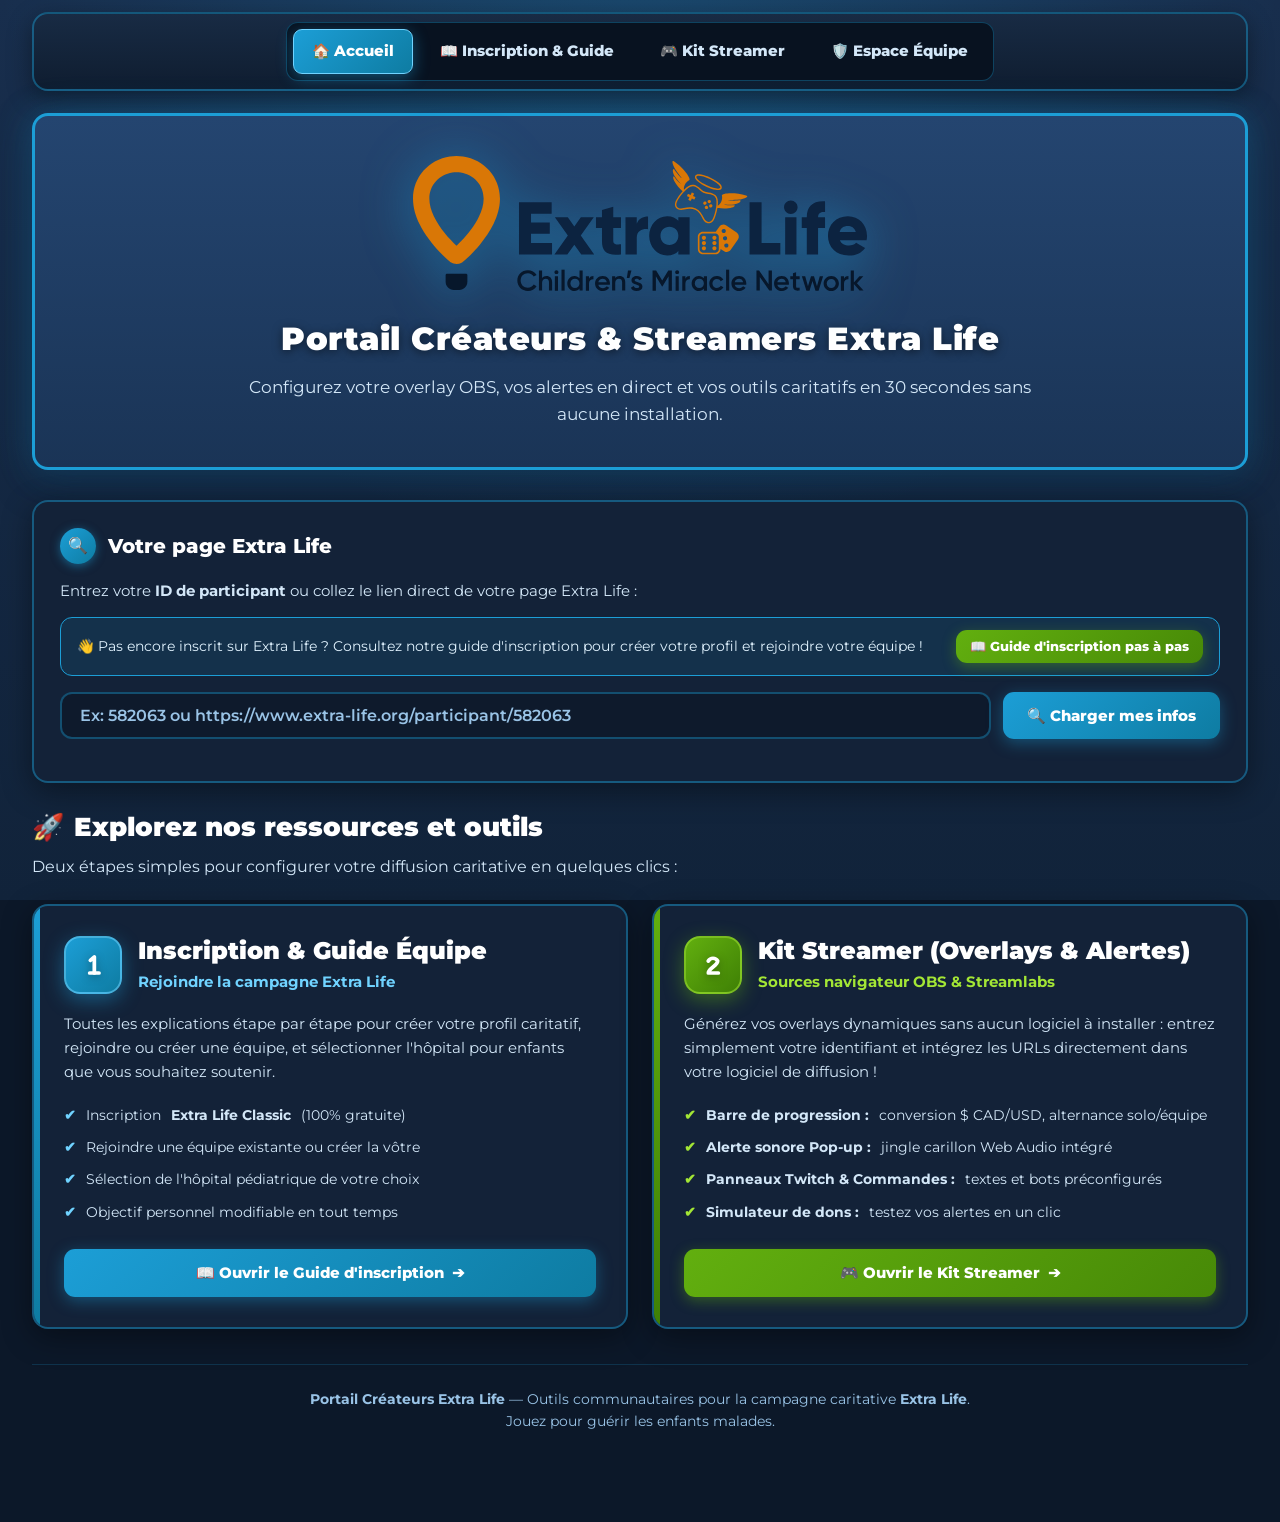
==== commit 991a2704: "Creation de la page Espace Equipe (equipe.html) protegee par ID membre avec logos HD, slogans, banni" ====
--- a/index.html
+++ b/index.html
@@ -724,6 +724,9 @@
         <a href="kit-streamer.html" class="nav-tab">
           <span>🎮 Kit Streamer</span>
         </a>
+        <a href="equipe.html" class="nav-tab">
+          <span>🛡️ Espace Équipe</span>
+        </a>
       </div>
     </nav>
 
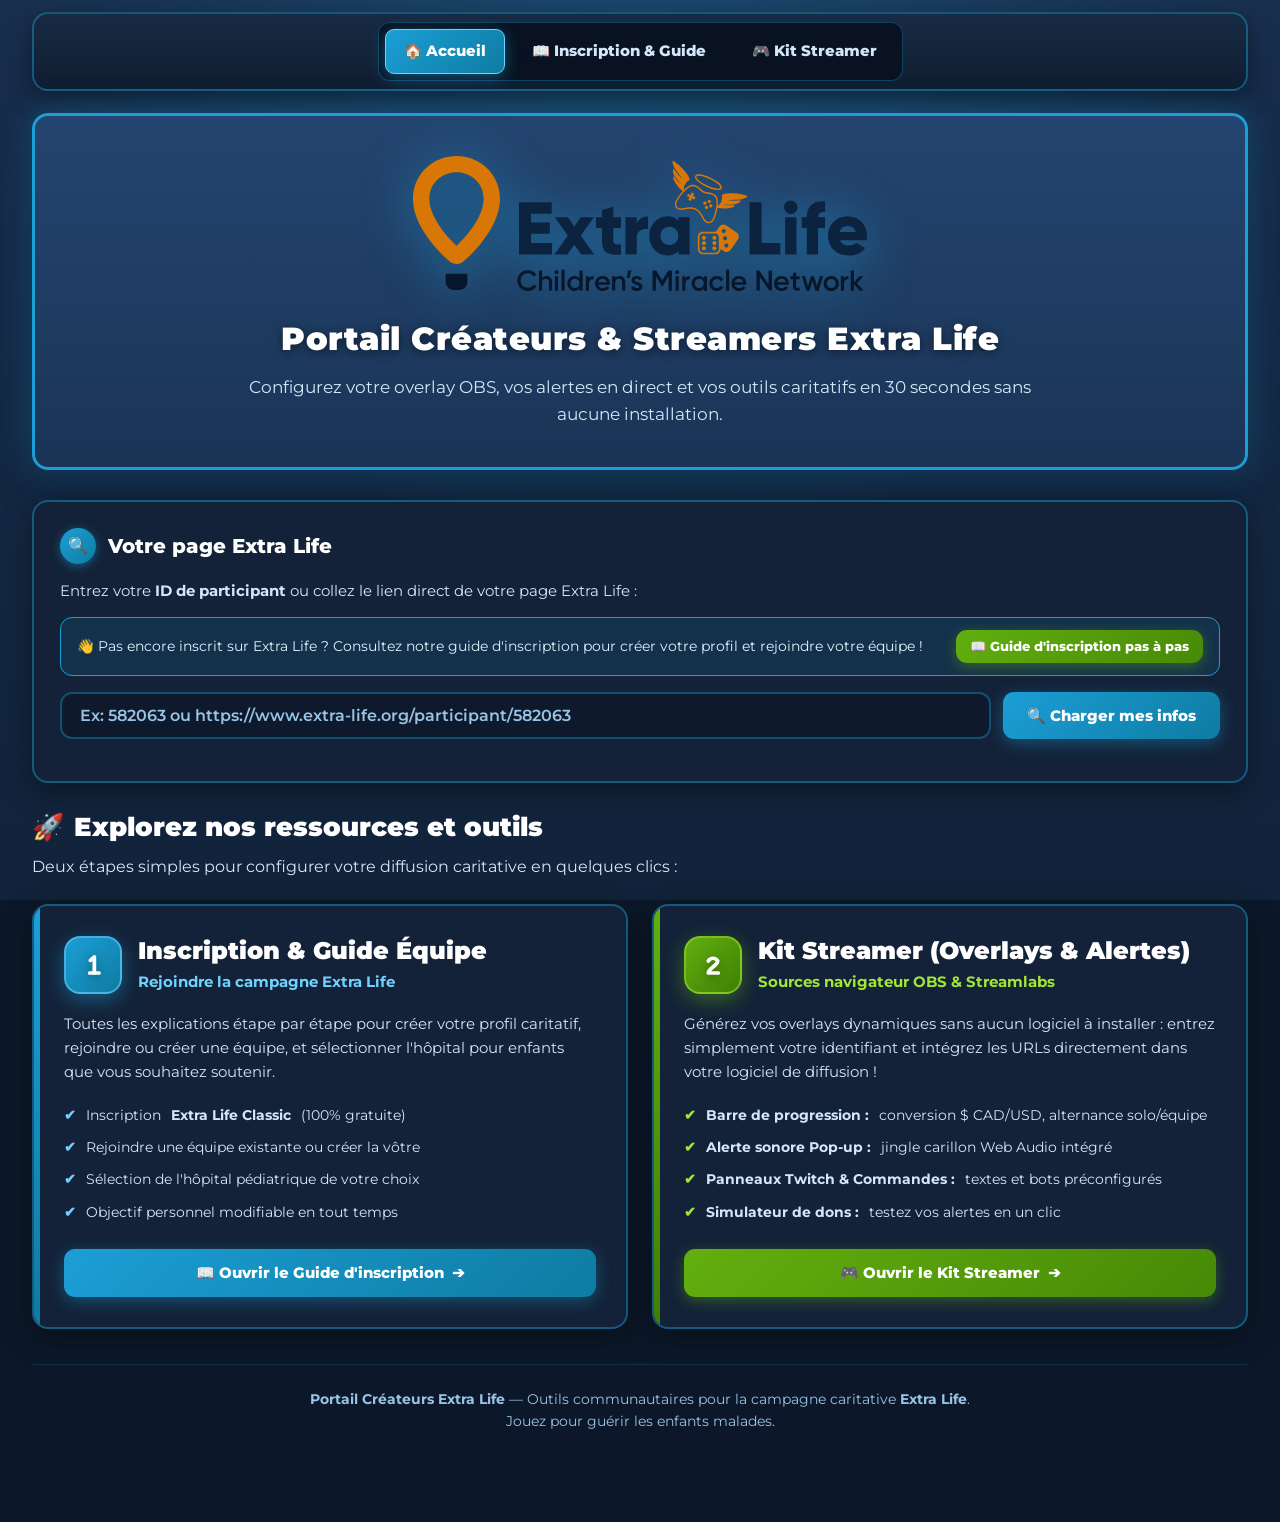
==== commit 5ba33c2f: "Separation visuelle par theme dans la charte graphique et restriction de l'espace equipe aux membres" ====
--- a/index.html
+++ b/index.html
@@ -724,7 +724,7 @@
         <a href="kit-streamer.html" class="nav-tab">
           <span>🎮 Kit Streamer</span>
         </a>
-        <a href="equipe.html" class="nav-tab">
+        <a href="equipe.html" class="nav-tab" id="nav-team-tab" style="display: none;">
           <span>🛡️ Espace Équipe</span>
         </a>
       </div>
@@ -914,7 +914,10 @@
 
       let detectedParticipant = null;
 
+      const OFFICIAL_TEAM_ID = 75345;
+
       const elements = {
+        navTeamTab: document.getElementById('nav-team-tab'),
         topNavBrandLink: document.getElementById('top-nav-brand-link'),
         topNavLogo: document.getElementById('top-nav-logo'),
         topNavBrandText: document.getElementById('top-nav-brand-text'),
@@ -1121,6 +1124,29 @@
         if (elements.btnOpenMyKit) {
           elements.btnOpenMyKit.href = `kit-streamer.html?participantID=${detectedParticipant.participantID}`;
         }
+
+        // Visibilité de l'onglet Espace Équipe : visible UNIQUEMENT pour les membres officiels de « Les alliés du soleil »
+        const isTeamMember = isOfficialTeamMember(detectedParticipant);
+        if (elements.navTeamTab) {
+          elements.navTeamTab.style.display = isTeamMember ? 'inline-flex' : 'none';
+        }
+        try {
+          if (isTeamMember) {
+            localStorage.setItem('oes_is_official_team_member', 'true');
+          } else {
+            localStorage.removeItem('oes_is_official_team_member');
+          }
+        } catch (e) {}
+      }
+
+      function isOfficialTeamMember(participant) {
+        if (!participant) return false;
+        if (participant.teamID && Number(participant.teamID) === OFFICIAL_TEAM_ID) return true;
+        if (participant.teamName) {
+          const clean = participant.teamName.toLowerCase().normalize('NFD').replace(/[\u0300-\u036f]/g, '');
+          if (clean.includes('allies du soleil')) return true;
+        }
+        return false;
       }
 
       function saveStreamerMemory() {
@@ -1139,14 +1165,23 @@
         try {
           localStorage.removeItem('oes_streamer_input');
           localStorage.removeItem('oes_streamer_profile');
+          localStorage.removeItem('oes_is_official_team_member');
         } catch (e) {}
         detectedParticipant = null;
         elements.inputParticipant.value = '';
+        if (elements.navTeamTab) {
+          elements.navTeamTab.style.display = 'none';
+        }
         renderProfile();
       }
 
       function restoreSavedStreamer() {
         try {
+          const isOfficial = localStorage.getItem('oes_is_official_team_member') === 'true';
+          if (elements.navTeamTab) {
+            elements.navTeamTab.style.display = isOfficial ? 'inline-flex' : 'none';
+          }
+
           const cachedProfile = localStorage.getItem('oes_streamer_profile');
           if (cachedProfile) {
             try {
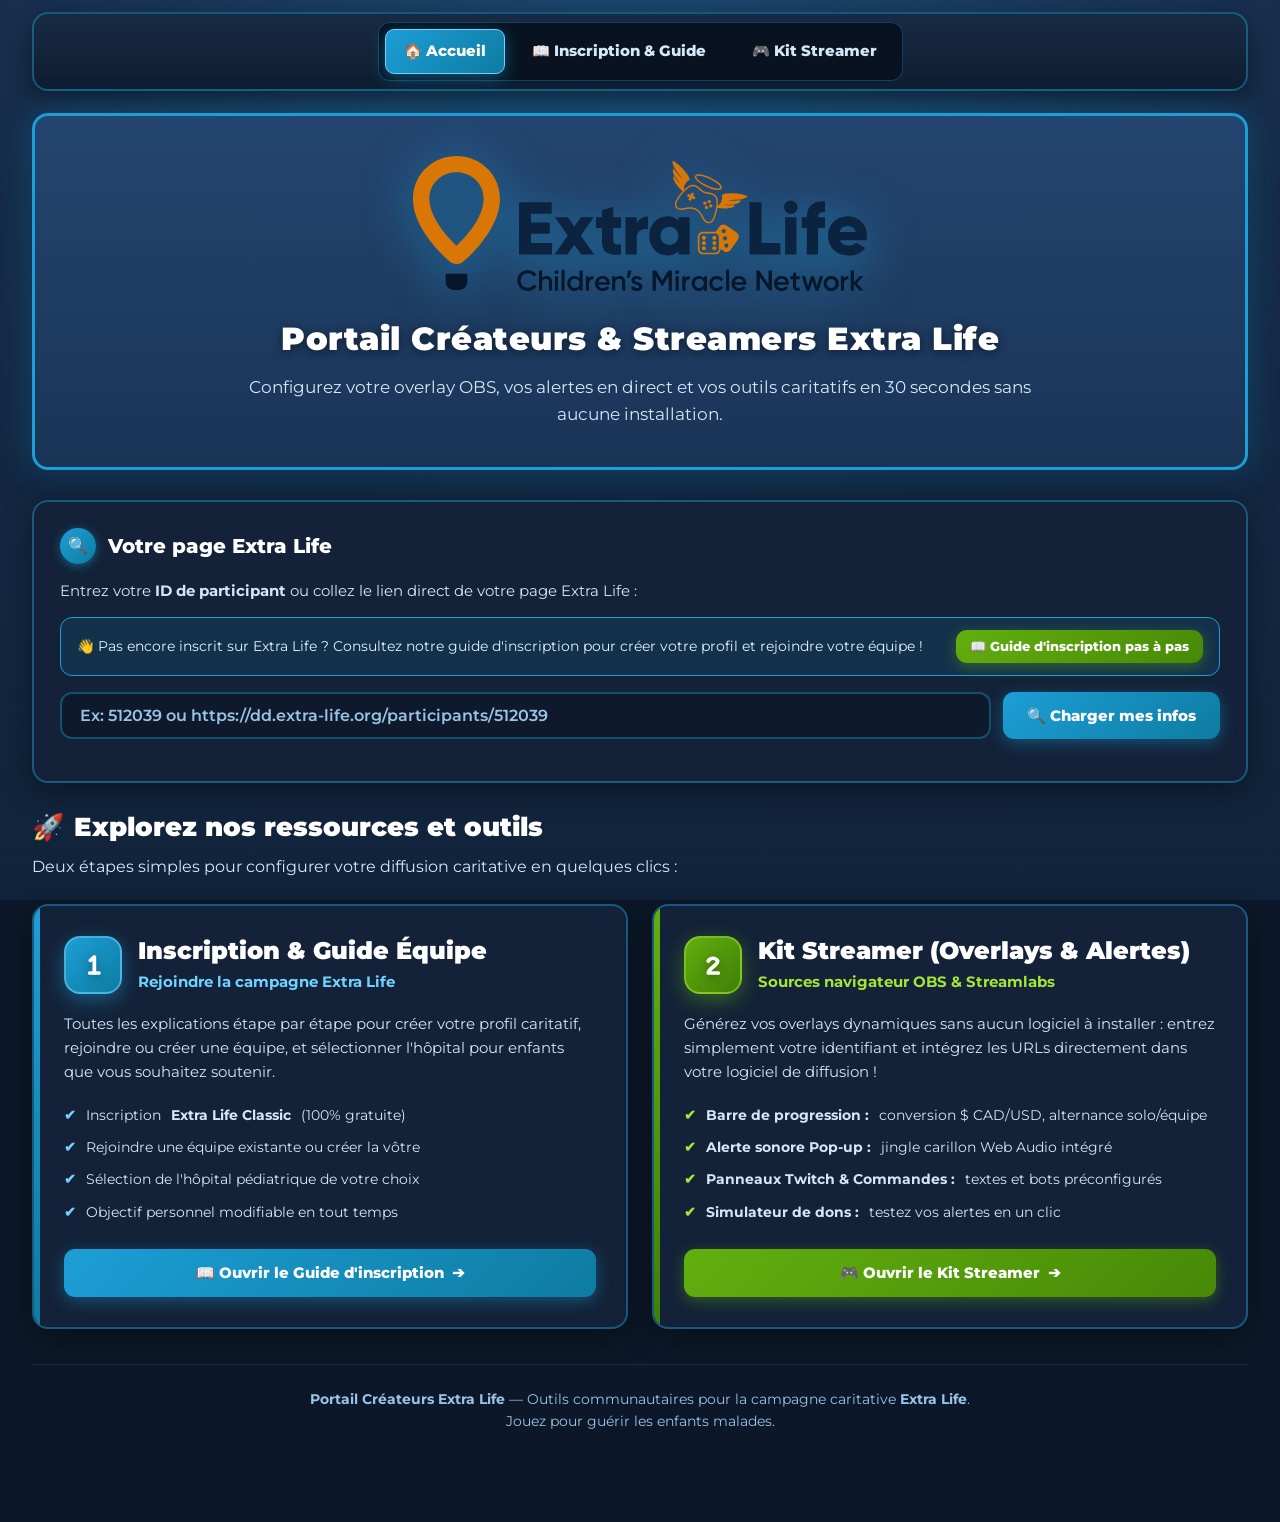
==== commit 43774cba: "Mise a jour de l'exemple d'URL avec participants/512039 et correction de la detection d'URL et gesti" ====
--- a/index.html
+++ b/index.html
@@ -766,7 +766,7 @@
           type="text" 
           id="input-participant" 
           class="input-field" 
-          placeholder="Ex: 582063 ou https://www.extra-life.org/participant/582063"
+          placeholder="Ex: 512039 ou https://dd.extra-life.org/participants/512039"
         >
         <button id="btn-detect" class="btn btn-primary">🔍 Charger mes infos</button>
       </div>
@@ -943,14 +943,14 @@
 
       // Requête JSONP résiliente
       function fetchJSONP(url) {
-        return new Promise((resolve, reject) => {
+        return new Promise((resolve) => {
           const cbName = 'home_cb_' + Math.random().toString(36).substring(2, 9);
           const script = document.createElement('script');
           const sep = url.includes('?') ? '&' : '?';
           script.src = `${url}${sep}callback=${cbName}`;
           const timer = setTimeout(() => {
             cleanup();
-            reject(new Error('Timeout JSONP'));
+            resolve(null);
           }, 8000);
           function cleanup() {
             clearTimeout(timer);
@@ -958,7 +958,7 @@
             if (script.parentNode) script.remove();
           }
           window[cbName] = (data) => { cleanup(); resolve(data); };
-          script.onerror = () => { cleanup(); reject(new Error('Erreur JSONP')); };
+          script.onerror = () => { cleanup(); resolve(null); };
           document.head.appendChild(script);
         });
       }
@@ -967,19 +967,28 @@
         try {
           const res = await fetch(url);
           if (res.ok) return await res.json();
-          throw new Error('Fetch failed');
-        } catch {
+          if (res.status === 404) return null;
+        } catch (e) {}
+        try {
           return await fetchJSONP(url);
+        } catch (e) {
+          return null;
         }
       }
 
       function extractId(input) {
         if (!input) return null;
-        const str = input.trim();
-        const match = str.match(/participant\/(\d+)/i) || 
-                      str.match(/participantID=(\d+)/i) || 
-                      str.match(/^(\d+)$/);
-        return match ? match[1] : str;
+        const str = String(input).trim();
+        // Cas 1 : Paramètre d'URL ?participantID=123456
+        const paramMatch = str.match(/participantID[=:](\d+)/i);
+        if (paramMatch) return paramMatch[1];
+        // Cas 2 : URL avec /participants/ ou /participant/ (supporte ID numérique ou slug)
+        const pathMatch = str.match(/participants?\/([a-zA-Z0-9_\-]+)/i);
+        if (pathMatch) return pathMatch[1];
+        // Cas 3 : ID numérique ou pseudo seul
+        const directMatch = str.match(/^([a-zA-Z0-9_\-]+)$/);
+        if (directMatch) return directMatch[1];
+        return str;
       }
 
       async function detectStreamerInfo(idOrSlug) {
@@ -988,9 +997,10 @@
         elements.btnDetect.textContent = '⏳ Recherche...';
 
         try {
-          const data = await fetchWithFallback(`https://dd.extra-life.org/api/participants/${idOrSlug}`);
+          const cleanId = extractId(idOrSlug);
+          const data = await fetchWithFallback(`https://dd.extra-life.org/api/participants/${cleanId}`);
           if (data && typeof data.fundraisingGoal !== 'undefined') {
-            const numericId = String(data.participantID || idOrSlug);
+            const numericId = String(data.participantID || cleanId);
             detectedParticipant = {
               participantID: numericId,
               displayName: data.displayName || 'Streamer',
@@ -1018,11 +1028,11 @@
             renderProfile();
             saveStreamerMemory();
           } else {
-            alert('Participant introuvable sur Extra Life (vérifiez le lien ou l’ID).');
+            alert(`Participant introuvable sur Extra Life pour "${idOrSlug}".\n\nVeuillez vérifier votre ID ou lien (ex: 582063).`);
           }
         } catch (err) {
           console.warn('Erreur chargement participant:', err);
-          alert('Impossible de contacter l’API Extra Life pour le moment.');
+          alert('Impossible de contacter l’API Extra Life pour le moment. Veuillez vérifier votre connexion.');
         } finally {
           elements.btnDetect.disabled = false;
           elements.btnDetect.textContent = '🔍 Charger mes infos';
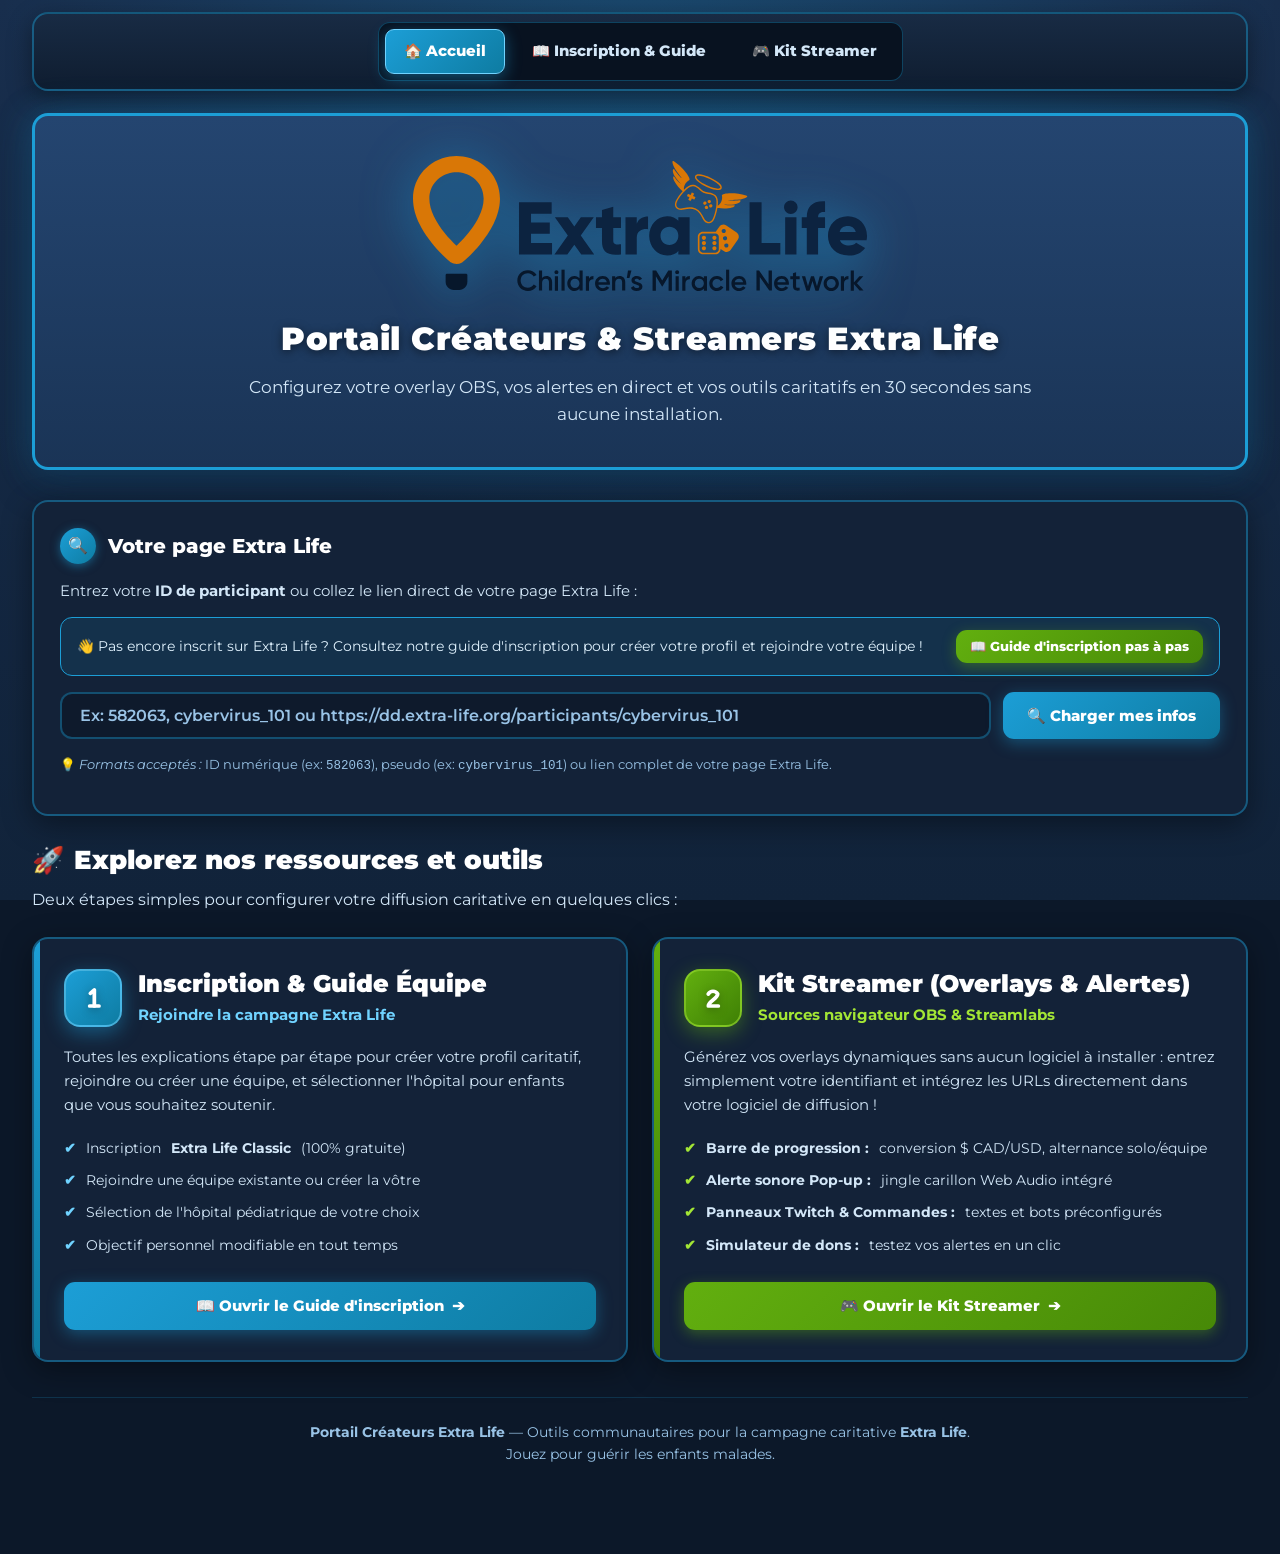
==== commit 6f8621cc: "Prise en charge universelle des adresses longues, slugs, pseudos et identifiants numeriques" ====
--- a/index.html
+++ b/index.html
@@ -766,10 +766,13 @@
           type="text" 
           id="input-participant" 
           class="input-field" 
-          placeholder="Ex: 512039 ou https://dd.extra-life.org/participants/512039"
+          placeholder="Ex: 582063, cybervirus_101 ou https://dd.extra-life.org/participants/cybervirus_101"
         >
         <button id="btn-detect" class="btn btn-primary">🔍 Charger mes infos</button>
       </div>
+      <p style="font-size: 12.5px; color: var(--el-text-dim); margin-top: 6px; margin-bottom: 12px;">
+        💡 <em>Formats acceptés :</em> ID numérique (ex: <code>582063</code>), pseudo (ex: <code>cybervirus_101</code>) ou lien complet de votre page Extra Life.
+      </p>
 
       <!-- Carte d'informations auto-détectées — Barre d'objectif style Overlay OBS -->
       <div id="profile-card" class="profile-card">
@@ -978,16 +981,21 @@
 
       function extractId(input) {
         if (!input) return null;
-        const str = String(input).trim();
-        // Cas 1 : Paramètre d'URL ?participantID=123456
-        const paramMatch = str.match(/participantID[=:](\d+)/i);
+        let str = String(input).trim();
+        str = str.replace(/[#?].*$/, '').replace(/\/+$/, '');
+
+        // Cas 1 : Paramètre d'URL ?participantID=123456 ou &participantID=123456
+        const paramMatch = String(input).match(/participantID[=:](\d+)/i);
         if (paramMatch) return paramMatch[1];
+
         // Cas 2 : URL avec /participants/ ou /participant/ (supporte ID numérique ou slug)
         const pathMatch = str.match(/participants?\/([a-zA-Z0-9_\-]+)/i);
         if (pathMatch) return pathMatch[1];
+
         // Cas 3 : ID numérique ou pseudo seul
         const directMatch = str.match(/^([a-zA-Z0-9_\-]+)$/);
         if (directMatch) return directMatch[1];
+
         return str;
       }
 
